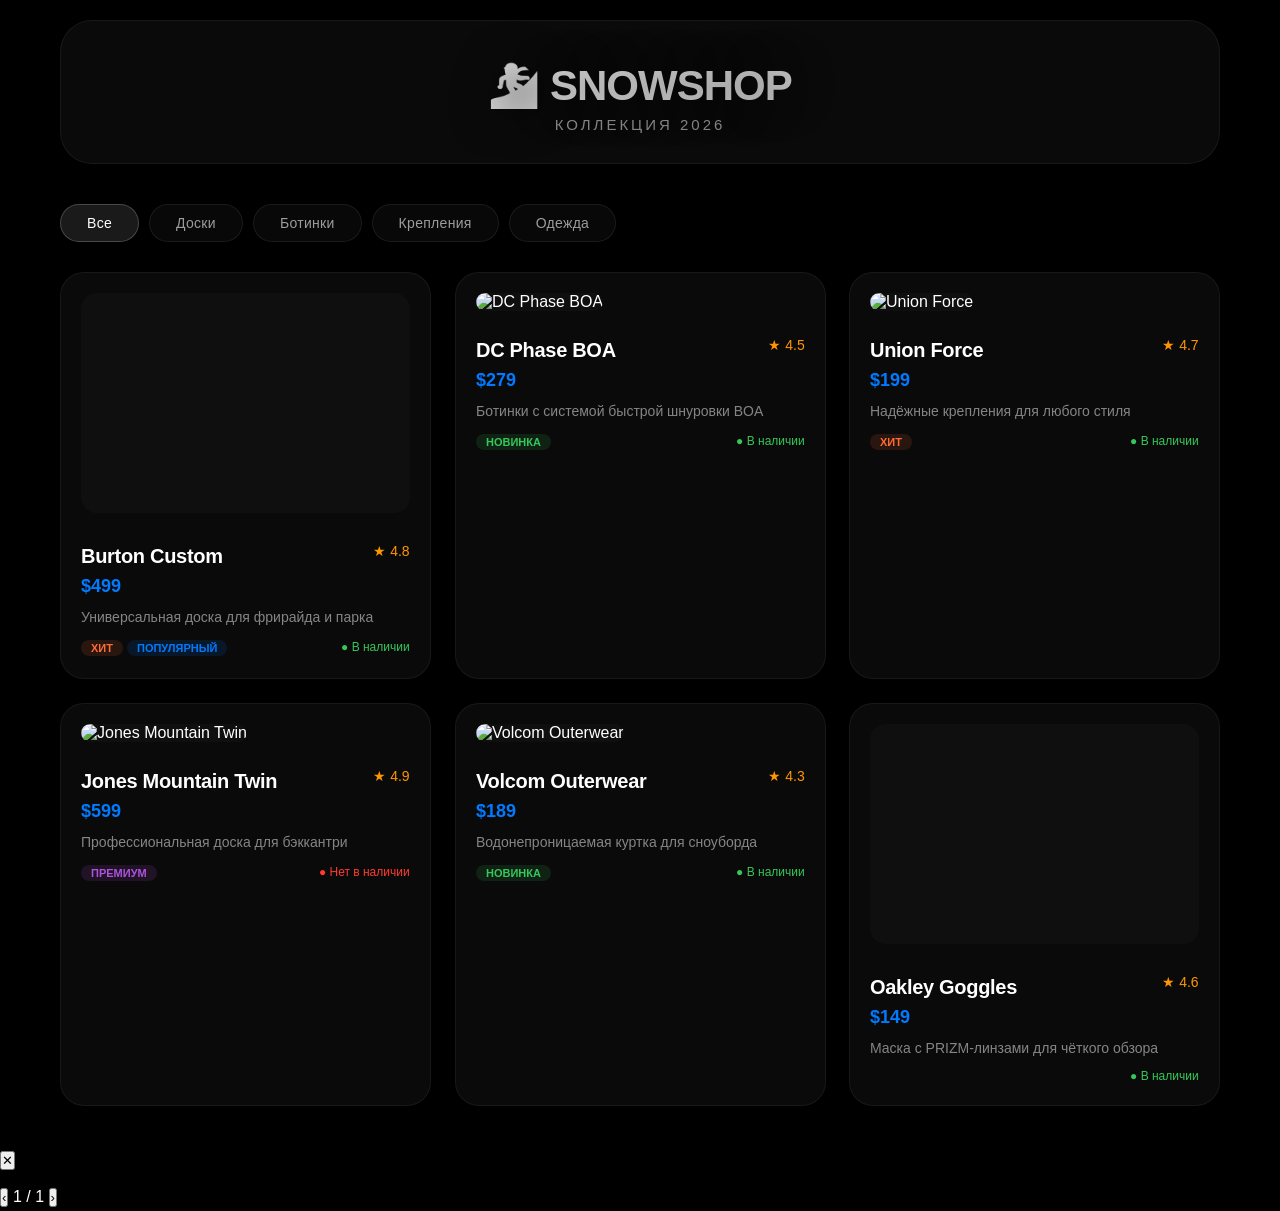
==== index.html @ 87e18e0a "Update index.html" ====
<!DOCTYPE html>
<html lang="ru">
<head>
    <meta charset="UTF-8">
    <meta name="viewport" content="width=device-width, initial-scale=1.0, viewport-fit=cover">
    <title>SnowShop</title>
    <link rel="stylesheet" href="style.css">
</head>
<body>
    <!-- Фоновое видео -->
    <div class="video-bg">
        <video autoplay muted loop playsinline>
            <source src="assets/video-bg.mp4" type="video/mp4">
        </video>
        <div class="overlay"></div>
    </div>

    <!-- Основной контейнер -->
    <div class="container">
        <header class="header">
            <h1>🏂 SNOWSHOP</h1>
            <p class="subtitle">Коллекция 2026</p>
        </header>

        <!-- Категории -->
        <div class="categories">
            <button class="cat active" data-cat="all">Все</button>
            <button class="cat" data-cat="boards">Доски</button>
            <button class="cat" data-cat="boots">Ботинки</button>
            <button class="cat" data-cat="bindings">Крепления</button>
            <button class="cat" data-cat="clothes">Одежда</button>
        </div>

        <!-- Сетка товаров -->
        <div class="product-grid" id="productGrid"></div>
    </div>

    <!-- Модальное окно товара -->
    <div class="product-modal" id="productModal">
        <div class="modal-overlay" onclick="closeProductModal()"></div>
        <div class="modal-content">
            <button class="modal-close" onclick="closeProductModal()">✕</button>
            
            <div class="modal-image-container">
                <img id="modalImage" src="" alt="" class="modal-image">
                <div class="modal-image-nav">
                    <button class="modal-nav-btn prev" onclick="changeImage(-1)">‹</button>
                    <span id="modalImageCounter" class="image-counter">1 / 1</span>
                    <button class="modal-nav-btn next" onclick="changeImage(1)">›</button>
                </div>
            </div>
            
            <div class="modal-info">
                <div class="modal-header">
                    <h2 id="modalName"></h2>
                    <span id="modalPrice" class="modal-price"></span>
                </div>
                <div class="modal-tags" id="modalTags"></div>
                <div class="modal-stock" id="modalStock"></div>
                <p id="modalDesc" class="modal-desc"></p>
            </div>
        </div>
    </div>

    <script src="script.js"></script>
</body>
</html>
---- style.css ----
* {
    margin: 0;
    padding: 0;
    box-sizing: border-box;
    font-family: -apple-system, 'SF Pro Display', 'Helvetica Neue', sans-serif;
}

body {
    min-height: 100vh;
    background: #000;
    overflow-x: hidden;
    color: #fff;
    -webkit-font-smoothing: antialiased;
}

/* Фоновое видео */
.video-bg {
    position: fixed;
    top: 0;
    left: 0;
    width: 100vw;
    height: 100vh;
    z-index: -1;
    overflow: hidden;
}

.video-bg video {
    width: 100%;
    height: 100%;
    object-fit: cover;
}

.overlay {
    position: absolute;
    top: 0;
    left: 0;
    width: 100%;
    height: 100%;
    background: rgba(0, 0, 0, 0.35);
    backdrop-filter: blur(3px);
}

/* Контейнер */
.container {
    max-width: 1200px;
    margin: 0 auto;
    padding: 20px 20px 40px;
    position: relative;
    z-index: 1;
}

/* Хедер */
.header {
    padding: 40px 20px 30px;
    text-align: center;
    backdrop-filter: blur(40px);
    background: rgba(255, 255, 255, 0.04);
    border-radius: 32px;
    margin-bottom: 30px;
    border: 0.5px solid rgba(255, 255, 255, 0.06);
    box-shadow: 0 8px 32px rgba(0,0,0,0.3);
}

.header h1 {
    font-size: 42px;
    font-weight: 700;
    letter-spacing: -1px;
    background: linear-gradient(135deg, #ffffff 0%, #a0a0a0 100%);
    -webkit-background-clip: text;
    -webkit-text-fill-color: transparent;
    text-shadow: 0 2px 40px rgba(0,0,0,0.5);
}

.subtitle {
    font-size: 15px;
    color: rgba(255, 255, 255, 0.5);
    font-weight: 400;
    letter-spacing: 3px;
    margin-top: 6px;
    text-transform: uppercase;
}

/* Категории */
.categories {
    display: flex;
    gap: 10px;
    overflow-x: auto;
    padding: 10px 0 25px;
    scrollbar-width: none;
    -webkit-overflow-scrolling: touch;
    -webkit-overflow-scrolling: touch;
    overscroll-behavior-x: contain;
}

.categories::-webkit-scrollbar {
    display: none;
}

.cat {
    padding: 10px 26px;
    border-radius: 30px;
    border: 0.5px solid rgba(255, 255, 255, 0.08);
    background: rgba(255, 255, 255, 0.03);
    backdrop-filter: blur(20px);
    color: rgba(255, 255, 255, 0.6);
    font-size: 14px;
    font-weight: 500;
    cursor: pointer;
    white-space: nowrap;
    transition: all 0.3s;
    letter-spacing: 0.3px;
    -webkit-tap-highlight-color: transparent;
}

.cat.active {
    background: rgba(255, 255, 255, 0.1);
    border-color: rgba(255, 255, 255, 0.2);
    color: #fff;
    box-shadow: 0 4px 20px rgba(0,0,0,0.2);
}

.cat:active {
    transform: scale(0.95);
}

/* Сетка товаров */
.product-grid {
    display: grid;
    grid-template-columns: repeat(auto-fill, minmax(280px, 1fr));
    gap: 24px;
    padding: 5px 0;
}

/* Анимация появления карточек */
.product-card {
    background: rgba(255, 255, 255, 0.04);
    backdrop-filter: blur(30px);
    border-radius: 24px;
    border: 0.5px solid rgba(255, 255, 255, 0.06);
    padding: 20px 20px 22px;
    transition: all 0.5s cubic-bezier(0.25, 0.46, 0.45, 0.94);
    opacity: 0;
    transform: translateY(30px);
    animation: cardAppear 0.6s cubic-bezier(0.25, 0.46, 0.45, 0.94) forwards;
}

.product-card:hover {
    transform: translateY(-6px);
    background: rgba(255, 255, 255, 0.08);
    border-color: rgba(255, 255, 255, 0.12);
    box-shadow: 0 20px 60px rgba(0,0,0,0.5);
}

/* Задержка анимации для каждой карточки */
.product-card:nth-child(1) { animation-delay: 0.05s; }
.product-card:nth-child(2) { animation-delay: 0.10s; }
.product-card:nth-child(3) { animation-delay: 0.15s; }
.product-card:nth-child(4) { animation-delay: 0.20s; }
.product-card:nth-child(5) { animation-delay: 0.25s; }
.product-card:nth-child(6) { animation-delay: 0.30s; }
.product-card:nth-child(7) { animation-delay: 0.35s; }
.product-card:nth-child(8) { animation-delay: 0.40s; }
.product-card:nth-child(9) { animation-delay: 0.45s; }
.product-card:nth-child(10) { animation-delay: 0.50s; }
.product-card:nth-child(11) { animation-delay: 0.55s; }
.product-card:nth-child(12) { animation-delay: 0.60s; }

@keyframes cardAppear {
    0% {
        opacity: 0;
        transform: translateY(30px) scale(0.96);
    }
    100% {
        opacity: 1;
        transform: translateY(0) scale(1);
    }
}

/* Скелетон загрузки */
.skeleton {
    background: rgba(255, 255, 255, 0.04);
    border-radius: 24px;
    padding: 20px;
    border: 0.5px solid rgba(255, 255, 255, 0.04);
    animation: skeletonPulse 1.5s ease-in-out infinite;
}

.skeleton-image {
    width: 100%;
    height: 220px;
    border-radius: 16px;
    background: rgba(255, 255, 255, 0.04);
}

.skeleton-text {
    height: 20px;
    background: rgba(255, 255, 255, 0.04);
    border-radius: 8px;
    margin: 16px 0 8px;
}

.skeleton-text.short {
    width: 60%;
    height: 16px;
}

@keyframes skeletonPulse {
    0%, 100% { opacity: 0.4; }
    50% { opacity: 0.8; }
}

.product-image {
    width: 100%;
    height: 220px;
    object-fit: cover;
    border-radius: 16px;
    background: rgba(255, 255, 255, 0.02);
}

.product-name {
    font-size: 20px;
    font-weight: 600;
    margin: 16px 0 4px;
    letter-spacing: -0.3px;
}

.product-price {
    font-size: 18px;
    font-weight: 600;
    color: #007aff;
    margin-bottom: 10px;
}

.product-desc {
    font-size: 14px;
    color: rgba(255, 255, 255, 0.5);
    line-height: 1.5;
}

/* Адаптив для мобильных */
@media (max-width: 768px) {
    .container {
        padding: 12px 12px 30px;
    }
    
    .header {
        padding: 30px 16px 24px;
        border-radius: 24px;
        margin-bottom: 20px;
    }
    
    .header h1 {
        font-size: 32px;
    }
    
    .subtitle {
        font-size: 13px;
        letter-spacing: 2px;
    }
    
    .categories {
        gap: 8px;
        padding: 8px 0 18px;
    }
    
    .cat {
        padding: 8px 18px;
        font-size: 13px;
    }
    
    .product-grid {
        grid-template-columns: repeat(auto-fill, minmax(160px, 1fr));
        gap: 16px;
    }
    
    .product-card {
        padding: 14px 14px 18px;
        border-radius: 20px;
    }
    
    .product-image {
        height: 160px;
        border-radius: 12px;
    }
    
    .product-name {
        font-size: 17px;
        margin-top: 12px;
    }
    
    .product-price {
        font-size: 16px;
    }
    
    .product-desc {
        font-size: 13px;
    }
}

@media (max-width: 480px) {
    .header h1 {
        font-size: 26px;
    }
    
    .product-grid {
        grid-template-columns: 1fr 1fr;
        gap: 12px;
    }
    
    .product-image {
        height: 130px;
    }
    
    .product-card {
        padding: 12px 12px 16px;
        border-radius: 16px;
    }
    
    .product-name {
        font-size: 15px;
        margin-top: 10px;
    }
    
    .product-price {
        font-size: 14px;
    }
    
    .product-desc {
        font-size: 12px;
        display: -webkit-box;
        -webkit-line-clamp: 2;
        -webkit-box-orient: vertical;
        overflow: hidden;
    }
    
    .cat {
        padding: 6px 14px;
        font-size: 12px;
    }
}
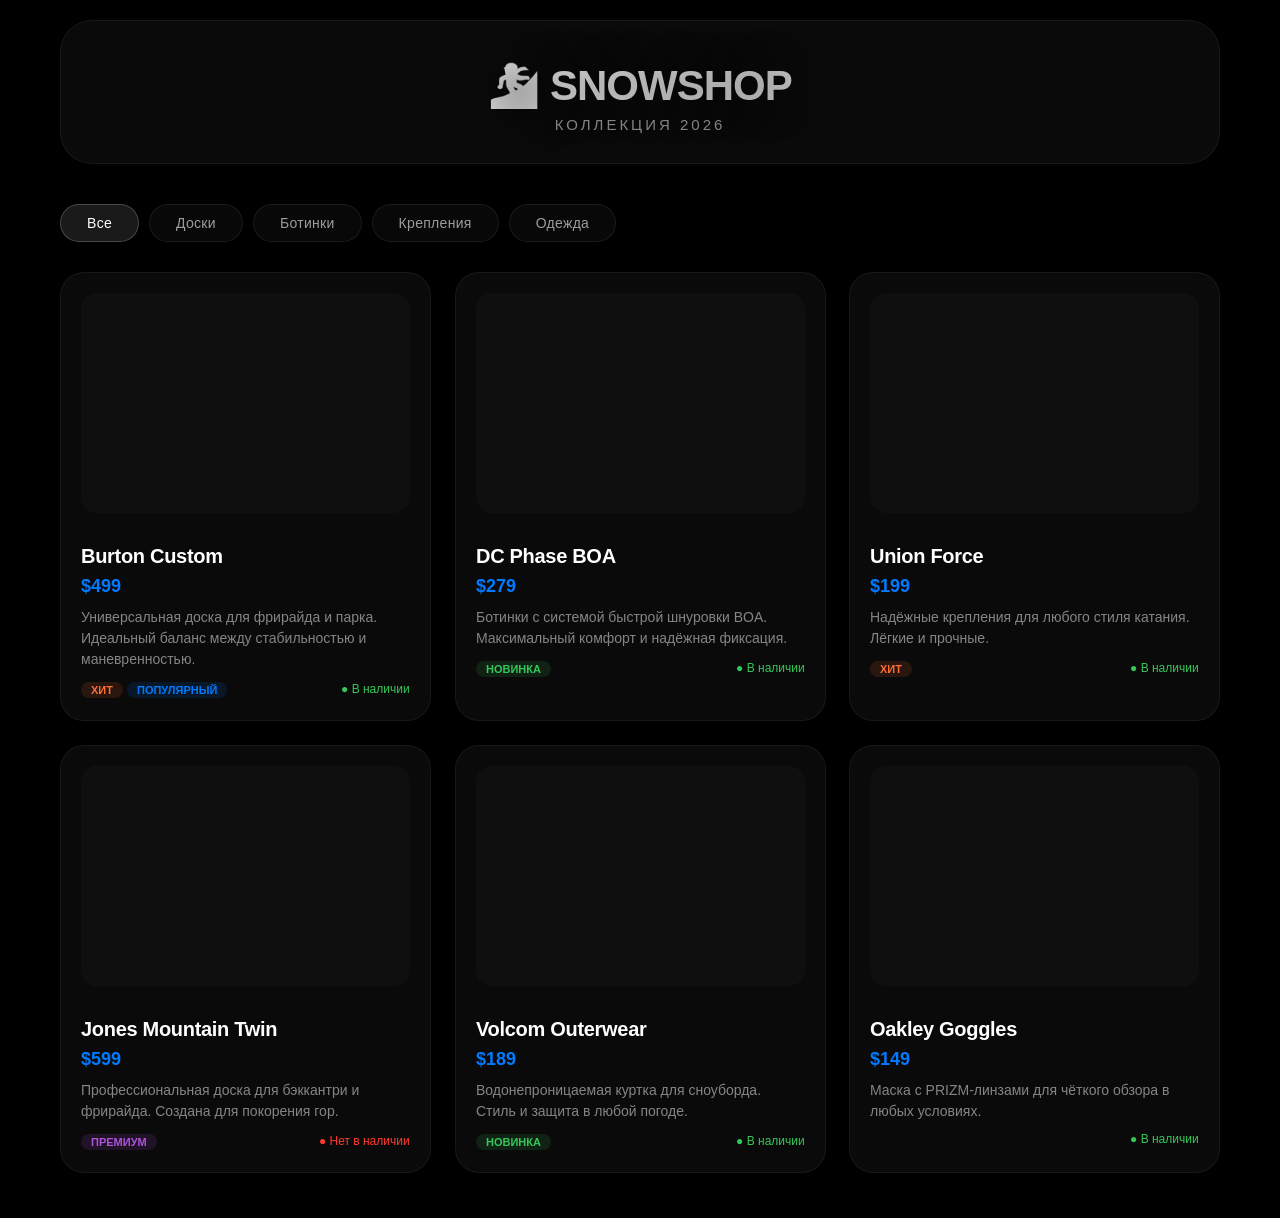
==== commit eb18be62: "Update index.html" ====
--- a/index.html
+++ b/index.html
@@ -55,6 +55,7 @@
                     <h2 id="modalName"></h2>
                     <span id="modalPrice" class="modal-price"></span>
                 </div>
+                <div class="modal-specs" id="modalSpecs"></div>
                 <div class="modal-tags" id="modalTags"></div>
                 <div class="modal-stock" id="modalStock"></div>
                 <p id="modalDesc" class="modal-desc"></p>
--- a/style.css
+++ b/style.css
@@ -87,7 +87,6 @@
     overflow-x: auto;
     padding: 10px 0 25px;
     scrollbar-width: none;
-    -webkit-overflow-scrolling: touch;
     -webkit-overflow-scrolling: touch;
     overscroll-behavior-x: contain;
 }
@@ -142,6 +141,7 @@
     opacity: 0;
     transform: translateY(30px);
     animation: cardAppear 0.6s cubic-bezier(0.25, 0.46, 0.45, 0.94) forwards;
+    cursor: pointer;
 }
 
 .product-card:hover {
@@ -151,7 +151,6 @@
     box-shadow: 0 20px 60px rgba(0,0,0,0.5);
 }
 
-/* Задержка анимации для каждой карточки */
 .product-card:nth-child(1) { animation-delay: 0.05s; }
 .product-card:nth-child(2) { animation-delay: 0.10s; }
 .product-card:nth-child(3) { animation-delay: 0.15s; }
@@ -215,6 +214,7 @@
     object-fit: cover;
     border-radius: 16px;
     background: rgba(255, 255, 255, 0.02);
+    pointer-events: none;
 }
 
 .product-name {
@@ -237,7 +237,219 @@
     line-height: 1.5;
 }
 
-/* Адаптив для мобильных */
+/* Модальное окно товара */
+.product-modal {
+    display: none;
+    position: fixed;
+    top: 0;
+    left: 0;
+    width: 100%;
+    height: 100%;
+    z-index: 3000;
+    justify-content: center;
+    align-items: center;
+}
+
+.product-modal.active {
+    display: flex;
+}
+
+.modal-overlay {
+    position: absolute;
+    top: 0;
+    left: 0;
+    width: 100%;
+    height: 100%;
+    background: rgba(0, 0, 0, 0.8);
+    backdrop-filter: blur(30px);
+}
+
+.modal-content {
+    position: relative;
+    background: rgba(20, 20, 22, 0.95);
+    backdrop-filter: blur(40px);
+    border-radius: 32px;
+    max-width: 700px;
+    width: 92%;
+    max-height: 90vh;
+    overflow-y: auto;
+    border: 0.5px solid rgba(255, 255, 255, 0.06);
+    z-index: 1;
+    animation: modalIn 0.4s cubic-bezier(0.25, 0.46, 0.45, 0.94);
+}
+
+@keyframes modalIn {
+    0% {
+        opacity: 0;
+        transform: scale(0.92) translateY(20px);
+    }
+    100% {
+        opacity: 1;
+        transform: scale(1) translateY(0);
+    }
+}
+
+.modal-close {
+    position: absolute;
+    top: 12px;
+    right: 16px;
+    background: rgba(255, 255, 255, 0.08);
+    border: none;
+    color: #fff;
+    font-size: 22px;
+    width: 40px;
+    height: 40px;
+    border-radius: 30px;
+    cursor: pointer;
+    z-index: 10;
+    transition: 0.3s;
+    display: flex;
+    align-items: center;
+    justify-content: center;
+}
+
+.modal-close:hover {
+    background: rgba(255, 255, 255, 0.15);
+}
+
+.modal-image-container {
+    position: relative;
+    width: 100%;
+    background: rgba(0, 0, 0, 0.3);
+    border-radius: 32px 32px 0 0;
+    overflow: hidden;
+    aspect-ratio: 16 / 10;
+    display: flex;
+    align-items: center;
+    justify-content: center;
+}
+
+.modal-image {
+    width: 100%;
+    height: 100%;
+    object-fit: contain;
+    background: rgba(0, 0, 0, 0.2);
+}
+
+.modal-image-nav {
+    position: absolute;
+    bottom: 16px;
+    left: 50%;
+    transform: translateX(-50%);
+    display: flex;
+    align-items: center;
+    gap: 12px;
+    background: rgba(0, 0, 0, 0.5);
+    backdrop-filter: blur(20px);
+    padding: 6px 12px;
+    border-radius: 30px;
+    border: 0.5px solid rgba(255, 255, 255, 0.06);
+}
+
+.modal-nav-btn {
+    background: rgba(255, 255, 255, 0.08);
+    border: none;
+    color: #fff;
+    width: 32px;
+    height: 32px;
+    border-radius: 30px;
+    font-size: 18px;
+    cursor: pointer;
+    transition: 0.3s;
+    display: flex;
+    align-items: center;
+    justify-content: center;
+}
+
+.modal-nav-btn:hover {
+    background: rgba(255, 255, 255, 0.15);
+}
+
+.image-counter {
+    color: rgba(255, 255, 255, 0.6);
+    font-size: 13px;
+    font-weight: 500;
+    min-width: 40px;
+    text-align: center;
+}
+
+.modal-info {
+    padding: 24px 28px 28px;
+}
+
+.modal-header {
+    display: flex;
+    justify-content: space-between;
+    align-items: flex-start;
+    gap: 16px;
+    flex-wrap: wrap;
+    margin-bottom: 8px;
+}
+
+.modal-header h2 {
+    font-size: 26px;
+    font-weight: 700;
+    letter-spacing: -0.5px;
+}
+
+.modal-price {
+    font-size: 24px;
+    font-weight: 700;
+    color: #007aff;
+    white-space: nowrap;
+}
+
+.modal-specs {
+    display: flex;
+    gap: 8px;
+    flex-wrap: wrap;
+    margin: 8px 0 12px;
+}
+
+.modal-specs .spec {
+    background: rgba(255, 255, 255, 0.04);
+    padding: 4px 14px;
+    border-radius: 16px;
+    font-size: 13px;
+    color: rgba(255, 255, 255, 0.5);
+    border: 0.5px solid rgba(255, 255, 255, 0.04);
+}
+
+.modal-specs .spec .label {
+    color: rgba(255, 255, 255, 0.2);
+    margin-right: 4px;
+}
+
+.modal-tags {
+    display: flex;
+    gap: 6px;
+    flex-wrap: wrap;
+    margin: 10px 0 8px;
+}
+
+.modal-tag {
+    padding: 4px 14px;
+    border-radius: 16px;
+    font-size: 12px;
+    font-weight: 600;
+    text-transform: uppercase;
+    letter-spacing: 0.3px;
+}
+
+.modal-stock {
+    font-size: 15px;
+    font-weight: 500;
+    margin: 6px 0 12px;
+}
+
+.modal-desc {
+    font-size: 16px;
+    color: rgba(255, 255, 255, 0.6);
+    line-height: 1.7;
+    margin-top: 4px;
+}
+
+/* Адаптив */
 @media (max-width: 768px) {
     .container {
         padding: 12px 12px 30px;
@@ -294,6 +506,32 @@
     
     .product-desc {
         font-size: 13px;
+    }
+
+    .modal-content {
+        width: 96%;
+        border-radius: 24px;
+    }
+
+    .modal-image-container {
+        border-radius: 24px 24px 0 0;
+        aspect-ratio: 16 / 12;
+    }
+
+    .modal-info {
+        padding: 18px 18px 22px;
+    }
+
+    .modal-header h2 {
+        font-size: 22px;
+    }
+
+    .modal-price {
+        font-size: 20px;
+    }
+
+    .modal-desc {
+        font-size: 15px;
     }
 }
 
@@ -337,4 +575,20 @@
         padding: 6px 14px;
         font-size: 12px;
     }
-}
+
+    .modal-image-container {
+        aspect-ratio: 16 / 14;
+    }
+
+    .modal-header h2 {
+        font-size: 19px;
+    }
+
+    .modal-price {
+        font-size: 18px;
+    }
+
+    .modal-info {
+        padding: 14px 14px 18px;
+    }
+}
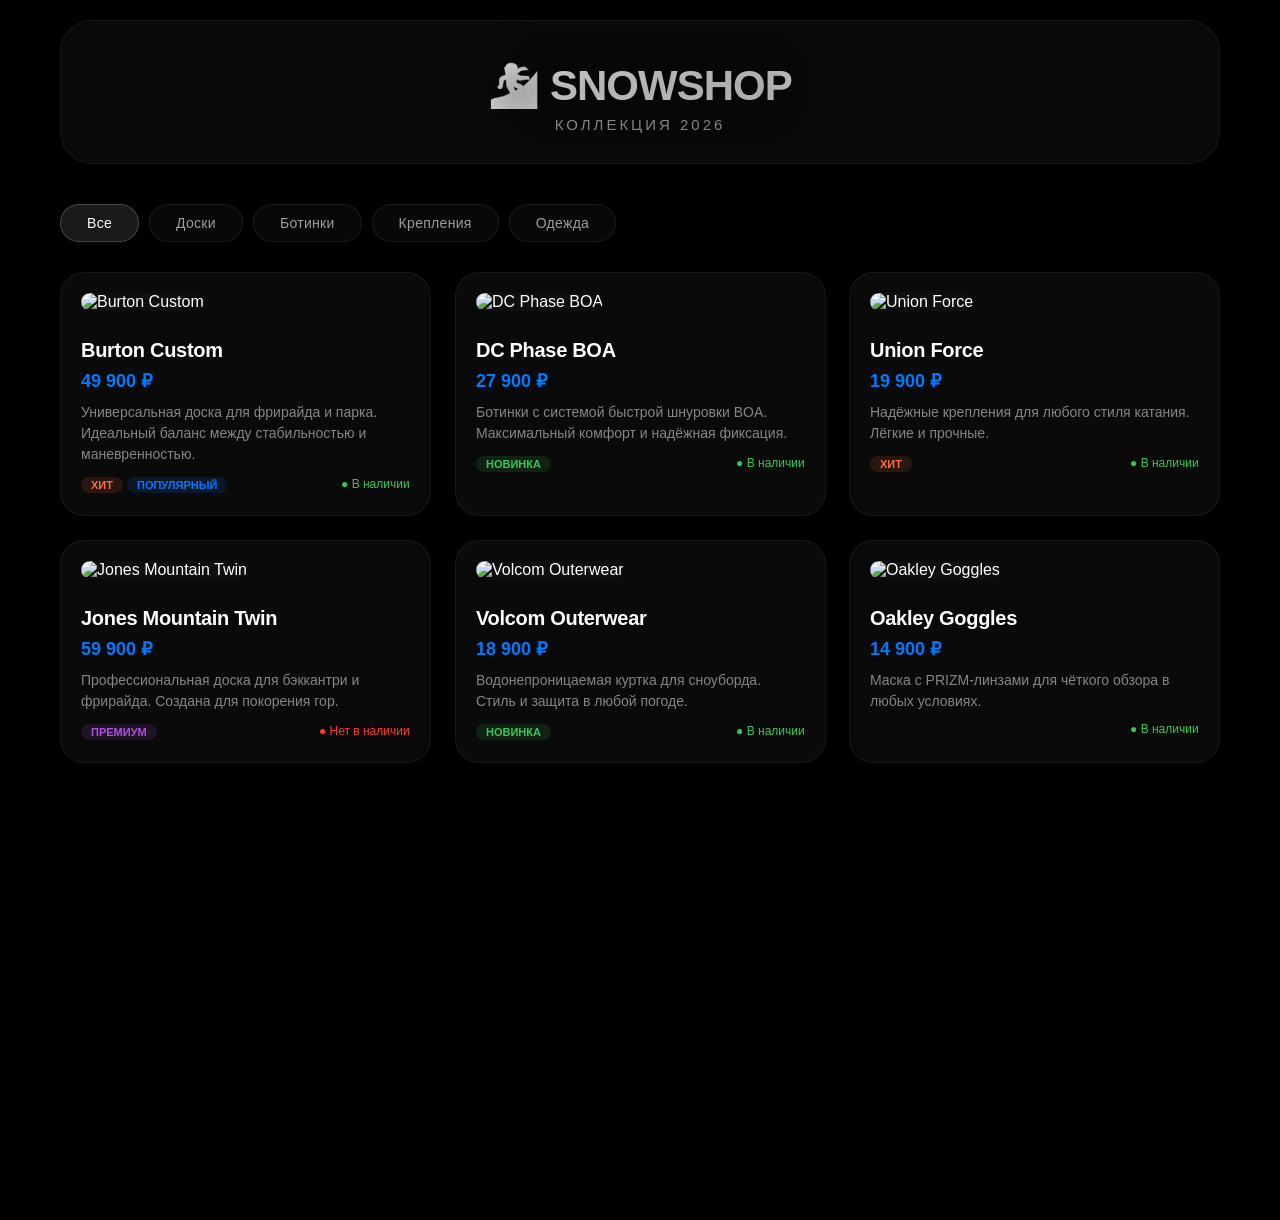
==== commit b2f43858: "Update index.html" ====
--- a/index.html
+++ b/index.html
@@ -55,7 +55,10 @@
                     <h2 id="modalName"></h2>
                     <span id="modalPrice" class="modal-price"></span>
                 </div>
+                
+                <!-- Характеристики (видны посетителям) -->
                 <div class="modal-specs" id="modalSpecs"></div>
+                
                 <div class="modal-tags" id="modalTags"></div>
                 <div class="modal-stock" id="modalStock"></div>
                 <p id="modalDesc" class="modal-desc"></p>
--- a/style.css
+++ b/style.css
@@ -393,31 +393,48 @@
 }
 
 .modal-price {
-    font-size: 24px;
+    font-size: 28px;
     font-weight: 700;
     color: #007aff;
     white-space: nowrap;
-}
-
+    background: rgba(0, 122, 255, 0.08);
+    padding: 4px 16px;
+    border-radius: 30px;
+    border: 0.5px solid rgba(0, 122, 255, 0.1);
+}
+
+/* Характеристики на сайте (без иконок) */
 .modal-specs {
     display: flex;
     gap: 8px;
     flex-wrap: wrap;
-    margin: 8px 0 12px;
+    margin: 12px 0 16px;
+    padding: 12px 0;
+    border-top: 0.5px solid rgba(255, 255, 255, 0.04);
+    border-bottom: 0.5px solid rgba(255, 255, 255, 0.04);
 }
 
 .modal-specs .spec {
     background: rgba(255, 255, 255, 0.04);
-    padding: 4px 14px;
-    border-radius: 16px;
+    padding: 6px 16px;
+    border-radius: 20px;
+    font-size: 14px;
+    color: rgba(255, 255, 255, 0.7);
+    border: 0.5px solid rgba(255, 255, 255, 0.04);
+    display: flex;
+    align-items: center;
+    gap: 6px;
+}
+
+.modal-specs .spec .label {
+    color: rgba(255, 255, 255, 0.3);
     font-size: 13px;
-    color: rgba(255, 255, 255, 0.5);
-    border: 0.5px solid rgba(255, 255, 255, 0.04);
-}
-
-.modal-specs .spec .label {
-    color: rgba(255, 255, 255, 0.2);
-    margin-right: 4px;
+    font-weight: 500;
+}
+
+.modal-specs .spec .value {
+    font-weight: 500;
+    color: #fff;
 }
 
 .modal-tags {
@@ -527,11 +544,17 @@
     }
 
     .modal-price {
-        font-size: 20px;
+        font-size: 22px;
+        padding: 2px 12px;
     }
 
     .modal-desc {
         font-size: 15px;
+    }
+
+    .modal-specs .spec {
+        font-size: 13px;
+        padding: 4px 12px;
     }
 }
 
@@ -586,9 +609,15 @@
 
     .modal-price {
         font-size: 18px;
+        padding: 2px 10px;
     }
 
     .modal-info {
         padding: 14px 14px 18px;
     }
-}
+
+    .modal-specs .spec {
+        font-size: 12px;
+        padding: 3px 10px;
+    }
+}
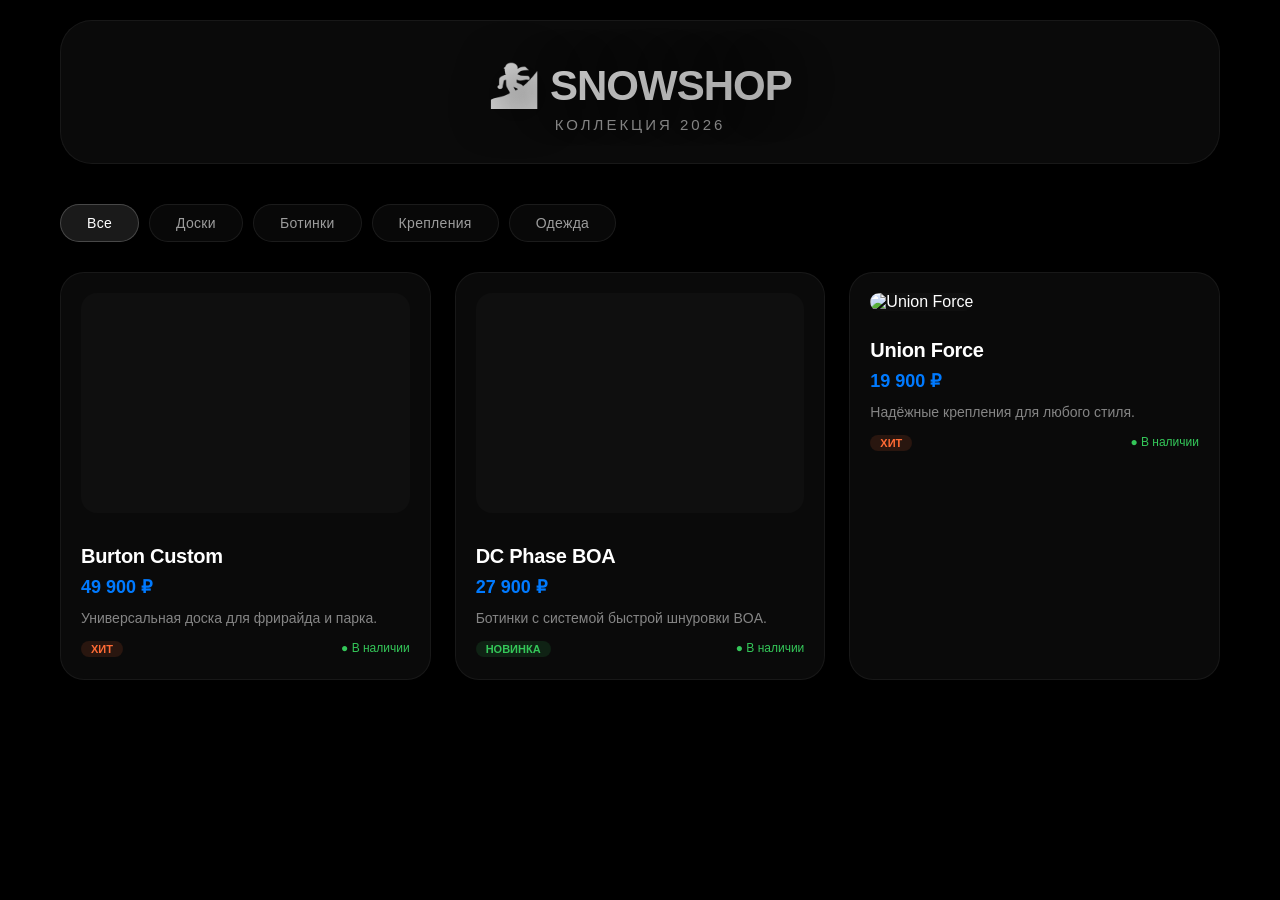
==== commit de406272: "Update index.html" ====
--- a/index.html
+++ b/index.html
@@ -23,12 +23,8 @@
         </header>
 
         <!-- Категории -->
-        <div class="categories">
-            <button class="cat active" data-cat="all">Все</button>
-            <button class="cat" data-cat="boards">Доски</button>
-            <button class="cat" data-cat="boots">Ботинки</button>
-            <button class="cat" data-cat="bindings">Крепления</button>
-            <button class="cat" data-cat="clothes">Одежда</button>
+        <div class="categories" id="categoriesContainer">
+            <!-- Категории будут загружаться из localStorage -->
         </div>
 
         <!-- Сетка товаров -->
--- a/style.css
+++ b/style.css
@@ -403,7 +403,7 @@
     border: 0.5px solid rgba(0, 122, 255, 0.1);
 }
 
-/* Характеристики на сайте (без иконок) */
+/* Характеристики на сайте */
 .modal-specs {
     display: flex;
     gap: 8px;
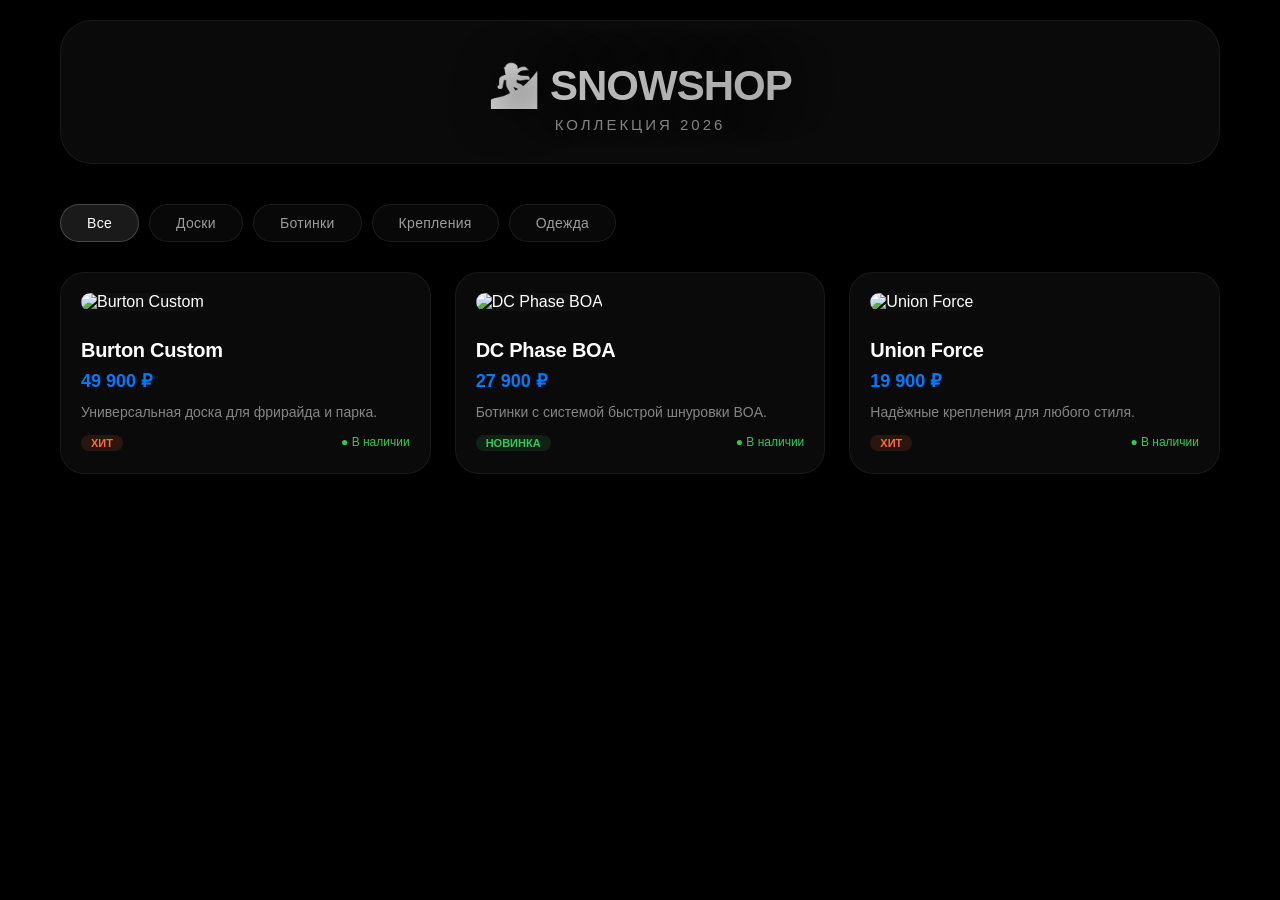
==== commit ba5507ae: "Update index.html" ====
--- a/index.html
+++ b/index.html
@@ -52,7 +52,6 @@
                     <span id="modalPrice" class="modal-price"></span>
                 </div>
                 
-                <!-- Характеристики (видны посетителям) -->
                 <div class="modal-specs" id="modalSpecs"></div>
                 
                 <div class="modal-tags" id="modalTags"></div>
--- a/style.css
+++ b/style.css
@@ -13,7 +13,6 @@
     -webkit-font-smoothing: antialiased;
 }
 
-/* Фоновое видео */
 .video-bg {
     position: fixed;
     top: 0;
@@ -40,7 +39,6 @@
     backdrop-filter: blur(3px);
 }
 
-/* Контейнер */
 .container {
     max-width: 1200px;
     margin: 0 auto;
@@ -49,7 +47,6 @@
     z-index: 1;
 }
 
-/* Хедер */
 .header {
     padding: 40px 20px 30px;
     text-align: center;
@@ -80,7 +77,6 @@
     text-transform: uppercase;
 }
 
-/* Категории */
 .categories {
     display: flex;
     gap: 10px;
@@ -122,7 +118,6 @@
     transform: scale(0.95);
 }
 
-/* Сетка товаров */
 .product-grid {
     display: grid;
     grid-template-columns: repeat(auto-fill, minmax(280px, 1fr));
@@ -130,7 +125,6 @@
     padding: 5px 0;
 }
 
-/* Анимация появления карточек */
 .product-card {
     background: rgba(255, 255, 255, 0.04);
     backdrop-filter: blur(30px);
@@ -175,7 +169,6 @@
     }
 }
 
-/* Скелетон загрузки */
 .skeleton {
     background: rgba(255, 255, 255, 0.04);
     border-radius: 24px;
@@ -237,7 +230,6 @@
     line-height: 1.5;
 }
 
-/* Модальное окно товара */
 .product-modal {
     display: none;
     position: fixed;
@@ -403,7 +395,6 @@
     border: 0.5px solid rgba(0, 122, 255, 0.1);
 }
 
-/* Характеристики на сайте */
 .modal-specs {
     display: flex;
     gap: 8px;
@@ -466,7 +457,6 @@
     margin-top: 4px;
 }
 
-/* Адаптив */
 @media (max-width: 768px) {
     .container {
         padding: 12px 12px 30px;
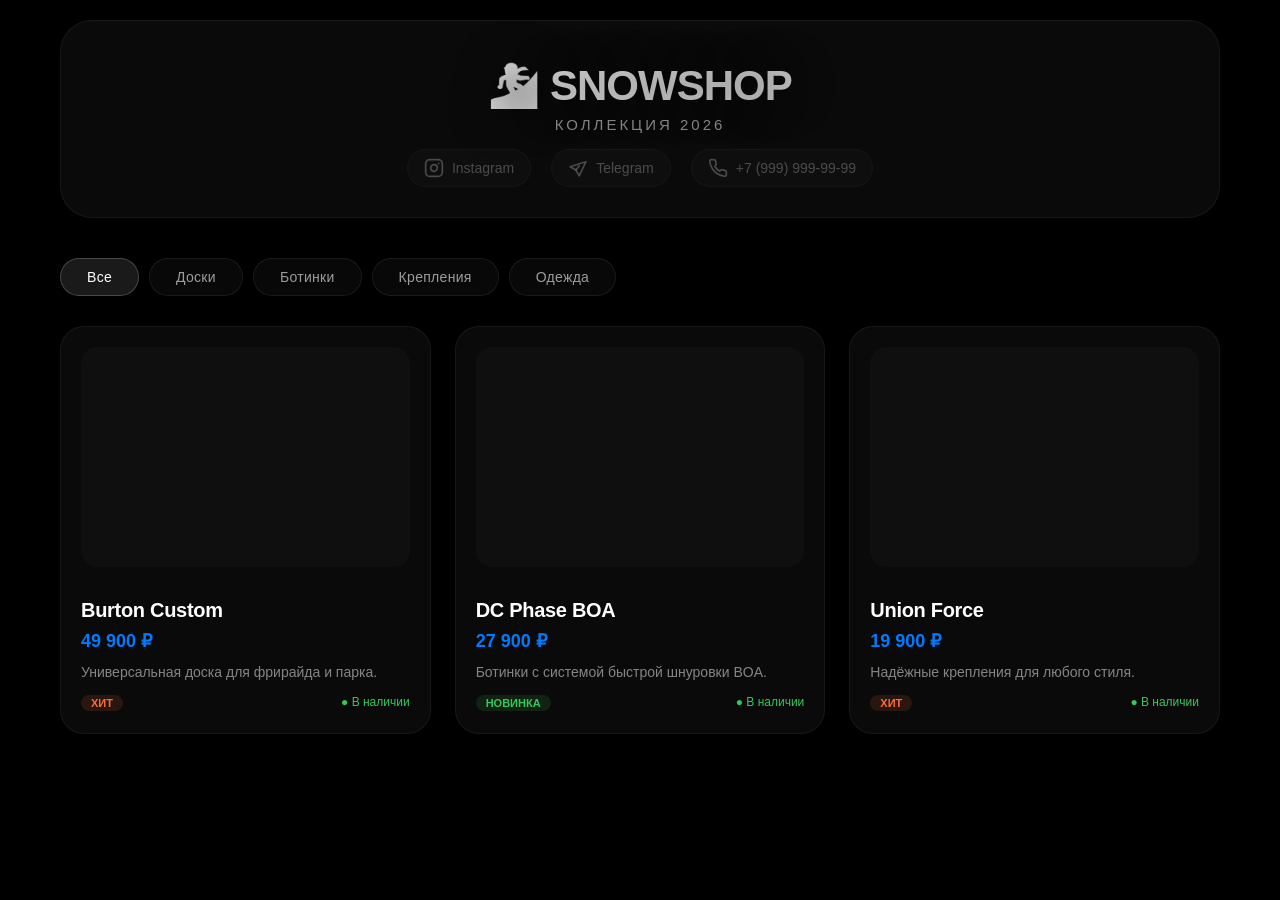
==== commit f9fac161: "Update index.html" ====
--- a/index.html
+++ b/index.html
@@ -20,6 +20,31 @@
         <header class="header">
             <h1>🏂 SNOWSHOP</h1>
             <p class="subtitle">Коллекция 2026</p>
+            
+            <!-- Контакты (заблокированы) -->
+            <div class="contacts">
+                <a href="#" class="contact-link disabled" title="Instagram (заблокировано)">
+                    <svg width="24" height="24" viewBox="0 0 24 24" fill="none" stroke="currentColor" stroke-width="2" stroke-linecap="round" stroke-linejoin="round">
+                        <rect x="2" y="2" width="20" height="20" rx="5" ry="5"></rect>
+                        <path d="M16 11.37A4 4 0 1 1 12.63 8 4 4 0 0 1 16 11.37z"></path>
+                        <line x1="17.5" y1="6.5" x2="17.51" y2="6.5"></line>
+                    </svg>
+                    <span>Instagram</span>
+                </a>
+                <a href="#" class="contact-link disabled" title="Telegram (заблокировано)">
+                    <svg width="24" height="24" viewBox="0 0 24 24" fill="none" stroke="currentColor" stroke-width="2" stroke-linecap="round" stroke-linejoin="round">
+                        <path d="M21.5 4.5L2.5 10.5L9.5 14.5L13.5 21.5L21.5 4.5Z"></path>
+                        <path d="M9.5 14.5L13.5 9.5"></path>
+                    </svg>
+                    <span>Telegram</span>
+                </a>
+                <a href="#" class="contact-link disabled" title="Позвонить (заблокировано)">
+                    <svg width="24" height="24" viewBox="0 0 24 24" fill="none" stroke="currentColor" stroke-width="2" stroke-linecap="round" stroke-linejoin="round">
+                        <path d="M22 16.92v3a2 2 0 0 1-2.18 2 19.79 19.79 0 0 1-8.63-3.07 19.5 19.5 0 0 1-6-6 19.79 19.79 0 0 1-3.07-8.67A2 2 0 0 1 4.11 2h3a2 2 0 0 1 2 1.72 12.84 12.84 0 0 0 .7 2.81 2 2 0 0 1-.45 2.11L8.09 9.91a16 16 0 0 0 6 6l1.27-1.27a2 2 0 0 1 2.11-.45 12.84 12.84 0 0 0 2.81.7A2 2 0 0 1 22 16.92z"></path>
+                    </svg>
+                    <span>+7 (999) 999-99-99</span>
+                </a>
+            </div>
         </header>
 
         <!-- Категории -->
--- a/style.css
+++ b/style.css
@@ -75,6 +75,114 @@
     letter-spacing: 3px;
     margin-top: 6px;
     text-transform: uppercase;
+}
+
+/* ===== КОНТАКТЫ В ШАПКЕ ===== */
+.contacts {
+    display: flex;
+    justify-content: center;
+    align-items: center;
+    gap: 20px;
+    margin-top: 16px;
+    flex-wrap: wrap;
+}
+
+.contact-link {
+    display: flex;
+    align-items: center;
+    gap: 8px;
+    padding: 8px 16px;
+    border-radius: 30px;
+    background: rgba(255, 255, 255, 0.04);
+    border: 0.5px solid rgba(255, 255, 255, 0.06);
+    color: rgba(255, 255, 255, 0.5);
+    text-decoration: none;
+    font-size: 14px;
+    font-weight: 500;
+    transition: all 0.3s;
+    cursor: not-allowed;
+    opacity: 0.6;
+}
+
+.contact-link svg {
+    width: 20px;
+    height: 20px;
+    flex-shrink: 0;
+}
+
+.contact-link.disabled {
+    pointer-events: none;
+    opacity: 0.5;
+}
+
+.contact-link.disabled:hover {
+    transform: none;
+    background: rgba(255, 255, 255, 0.04);
+    border-color: rgba(255, 255, 255, 0.06);
+}
+
+/* Для будущего — когда разблокируете */
+.contact-link:not(.disabled) {
+    cursor: pointer;
+    color: rgba(255, 255, 255, 0.7);
+}
+
+.contact-link:not(.disabled):hover {
+    background: rgba(255, 255, 255, 0.08);
+    border-color: rgba(255, 255, 255, 0.15);
+    transform: translateY(-2px);
+}
+
+.contact-link:not(.disabled) .phone {
+    color: #34c759;
+}
+
+/* Специальный стиль для номера телефона */
+.contact-link .phone {
+    font-weight: 600;
+    letter-spacing: 0.3px;
+}
+
+/* ===== КОНТАКТЫ В ШАПКЕ — АДАПТИВ ===== */
+@media (max-width: 640px) {
+    .contacts {
+        gap: 10px;
+    }
+    
+    .contact-link {
+        padding: 6px 12px;
+        font-size: 12px;
+        gap: 4px;
+    }
+    
+    .contact-link svg {
+        width: 16px;
+        height: 16px;
+    }
+    
+    .contact-link span {
+        font-size: 11px;
+    }
+}
+
+@media (max-width: 480px) {
+    .contacts {
+        gap: 6px;
+    }
+    
+    .contact-link {
+        padding: 5px 10px;
+        font-size: 11px;
+    }
+    
+    .contact-link svg {
+        width: 14px;
+        height: 14px;
+    }
+    
+    .contact-link span {
+        font-size: 10px;
+    }
 }
 
 .categories {
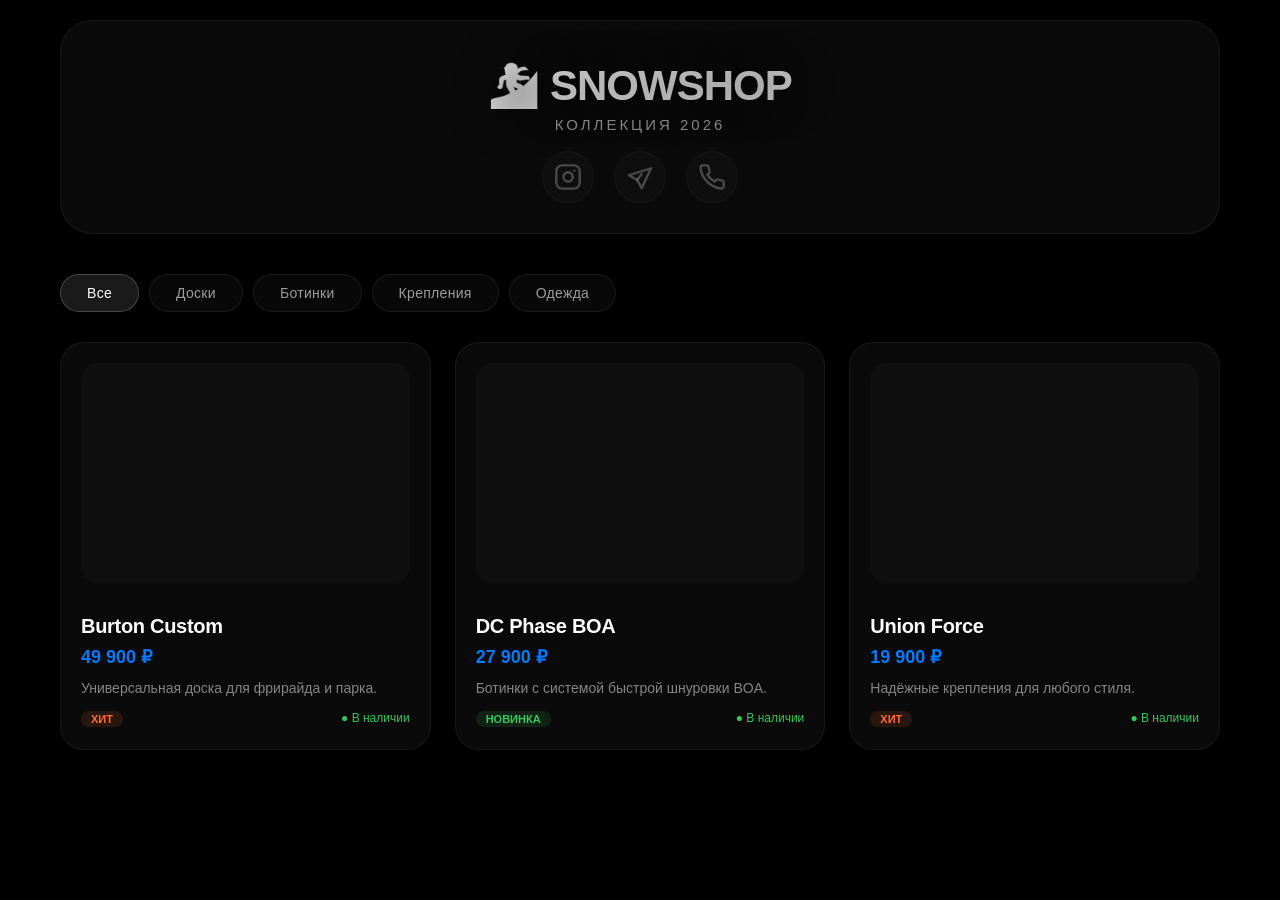
==== commit 020fec5b: "Update index.html" ====
--- a/index.html
+++ b/index.html
@@ -21,28 +21,25 @@
             <h1>🏂 SNOWSHOP</h1>
             <p class="subtitle">Коллекция 2026</p>
             
-            <!-- Контакты (заблокированы) -->
+            <!-- Контакты (заблокированы) — только иконки -->
             <div class="contacts">
                 <a href="#" class="contact-link disabled" title="Instagram (заблокировано)">
-                    <svg width="24" height="24" viewBox="0 0 24 24" fill="none" stroke="currentColor" stroke-width="2" stroke-linecap="round" stroke-linejoin="round">
+                    <svg class="contact-icon" viewBox="0 0 24 24" fill="none" stroke="currentColor" stroke-width="2" stroke-linecap="round" stroke-linejoin="round">
                         <rect x="2" y="2" width="20" height="20" rx="5" ry="5"></rect>
                         <path d="M16 11.37A4 4 0 1 1 12.63 8 4 4 0 0 1 16 11.37z"></path>
                         <line x1="17.5" y1="6.5" x2="17.51" y2="6.5"></line>
                     </svg>
-                    <span>Instagram</span>
                 </a>
                 <a href="#" class="contact-link disabled" title="Telegram (заблокировано)">
-                    <svg width="24" height="24" viewBox="0 0 24 24" fill="none" stroke="currentColor" stroke-width="2" stroke-linecap="round" stroke-linejoin="round">
+                    <svg class="contact-icon" viewBox="0 0 24 24" fill="none" stroke="currentColor" stroke-width="2" stroke-linecap="round" stroke-linejoin="round">
                         <path d="M21.5 4.5L2.5 10.5L9.5 14.5L13.5 21.5L21.5 4.5Z"></path>
                         <path d="M9.5 14.5L13.5 9.5"></path>
                     </svg>
-                    <span>Telegram</span>
                 </a>
                 <a href="#" class="contact-link disabled" title="Позвонить (заблокировано)">
-                    <svg width="24" height="24" viewBox="0 0 24 24" fill="none" stroke="currentColor" stroke-width="2" stroke-linecap="round" stroke-linejoin="round">
+                    <svg class="contact-icon" viewBox="0 0 24 24" fill="none" stroke="currentColor" stroke-width="2" stroke-linecap="round" stroke-linejoin="round">
                         <path d="M22 16.92v3a2 2 0 0 1-2.18 2 19.79 19.79 0 0 1-8.63-3.07 19.5 19.5 0 0 1-6-6 19.79 19.79 0 0 1-3.07-8.67A2 2 0 0 1 4.11 2h3a2 2 0 0 1 2 1.72 12.84 12.84 0 0 0 .7 2.81 2 2 0 0 1-.45 2.11L8.09 9.91a16 16 0 0 0 6 6l1.27-1.27a2 2 0 0 1 2.11-.45 12.84 12.84 0 0 0 2.81.7A2 2 0 0 1 22 16.92z"></path>
                     </svg>
-                    <span>+7 (999) 999-99-99</span>
                 </a>
             </div>
         </header>
--- a/style.css
+++ b/style.css
@@ -77,37 +77,36 @@
     text-transform: uppercase;
 }
 
-/* ===== КОНТАКТЫ В ШАПКЕ ===== */
+/* ===== КОНТАКТЫ В ШАПКЕ — ТОЛЬКО ИКОНКИ ===== */
 .contacts {
     display: flex;
     justify-content: center;
     align-items: center;
     gap: 20px;
-    margin-top: 16px;
-    flex-wrap: wrap;
+    margin-top: 18px;
 }
 
 .contact-link {
     display: flex;
     align-items: center;
-    gap: 8px;
-    padding: 8px 16px;
-    border-radius: 30px;
+    justify-content: center;
+    width: 52px;
+    height: 52px;
+    border-radius: 50%;
     background: rgba(255, 255, 255, 0.04);
     border: 0.5px solid rgba(255, 255, 255, 0.06);
     color: rgba(255, 255, 255, 0.5);
     text-decoration: none;
-    font-size: 14px;
-    font-weight: 500;
     transition: all 0.3s;
     cursor: not-allowed;
-    opacity: 0.6;
-}
-
-.contact-link svg {
-    width: 20px;
-    height: 20px;
+    opacity: 0.5;
+}
+
+.contact-link .contact-icon {
+    width: 28px;
+    height: 28px;
     flex-shrink: 0;
+    stroke: rgba(255, 255, 255, 0.5);
 }
 
 .contact-link.disabled {
@@ -124,64 +123,49 @@
 /* Для будущего — когда разблокируете */
 .contact-link:not(.disabled) {
     cursor: pointer;
-    color: rgba(255, 255, 255, 0.7);
+    opacity: 0.8;
 }
 
 .contact-link:not(.disabled):hover {
     background: rgba(255, 255, 255, 0.08);
     border-color: rgba(255, 255, 255, 0.15);
-    transform: translateY(-2px);
-}
-
-.contact-link:not(.disabled) .phone {
-    color: #34c759;
-}
-
-/* Специальный стиль для номера телефона */
-.contact-link .phone {
-    font-weight: 600;
-    letter-spacing: 0.3px;
-}
-
-/* ===== КОНТАКТЫ В ШАПКЕ — АДАПТИВ ===== */
+    transform: scale(1.05);
+}
+
+.contact-link:not(.disabled) .contact-icon {
+    stroke: rgba(255, 255, 255, 0.8);
+}
+
+/* ===== АДАПТИВ ===== */
 @media (max-width: 640px) {
     .contacts {
-        gap: 10px;
+        gap: 14px;
     }
     
     .contact-link {
-        padding: 6px 12px;
-        font-size: 12px;
-        gap: 4px;
-    }
-    
-    .contact-link svg {
-        width: 16px;
-        height: 16px;
-    }
-    
-    .contact-link span {
-        font-size: 11px;
+        width: 44px;
+        height: 44px;
+    }
+    
+    .contact-link .contact-icon {
+        width: 22px;
+        height: 22px;
     }
 }
 
 @media (max-width: 480px) {
     .contacts {
-        gap: 6px;
+        gap: 10px;
     }
     
     .contact-link {
-        padding: 5px 10px;
-        font-size: 11px;
-    }
-    
-    .contact-link svg {
-        width: 14px;
-        height: 14px;
-    }
-    
-    .contact-link span {
-        font-size: 10px;
+        width: 38px;
+        height: 38px;
+    }
+    
+    .contact-link .contact-icon {
+        width: 18px;
+        height: 18px;
     }
 }
 
